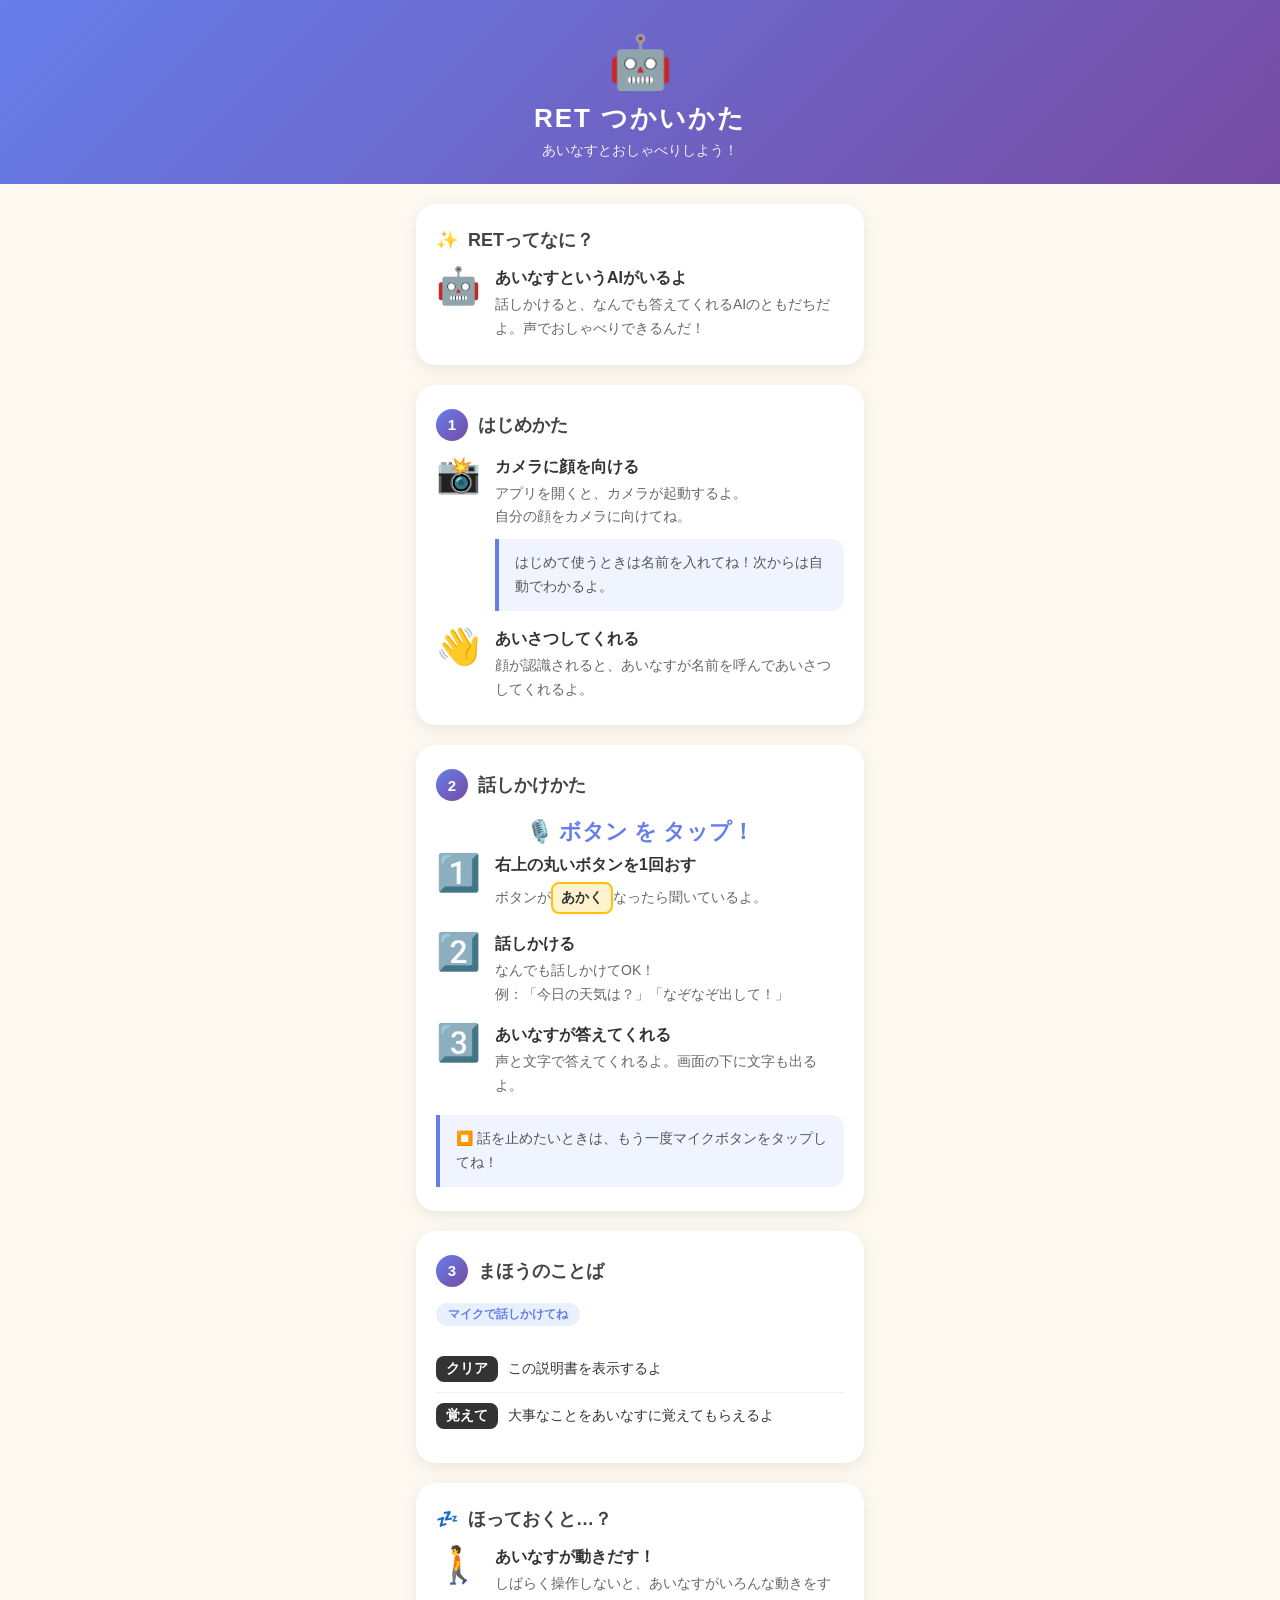
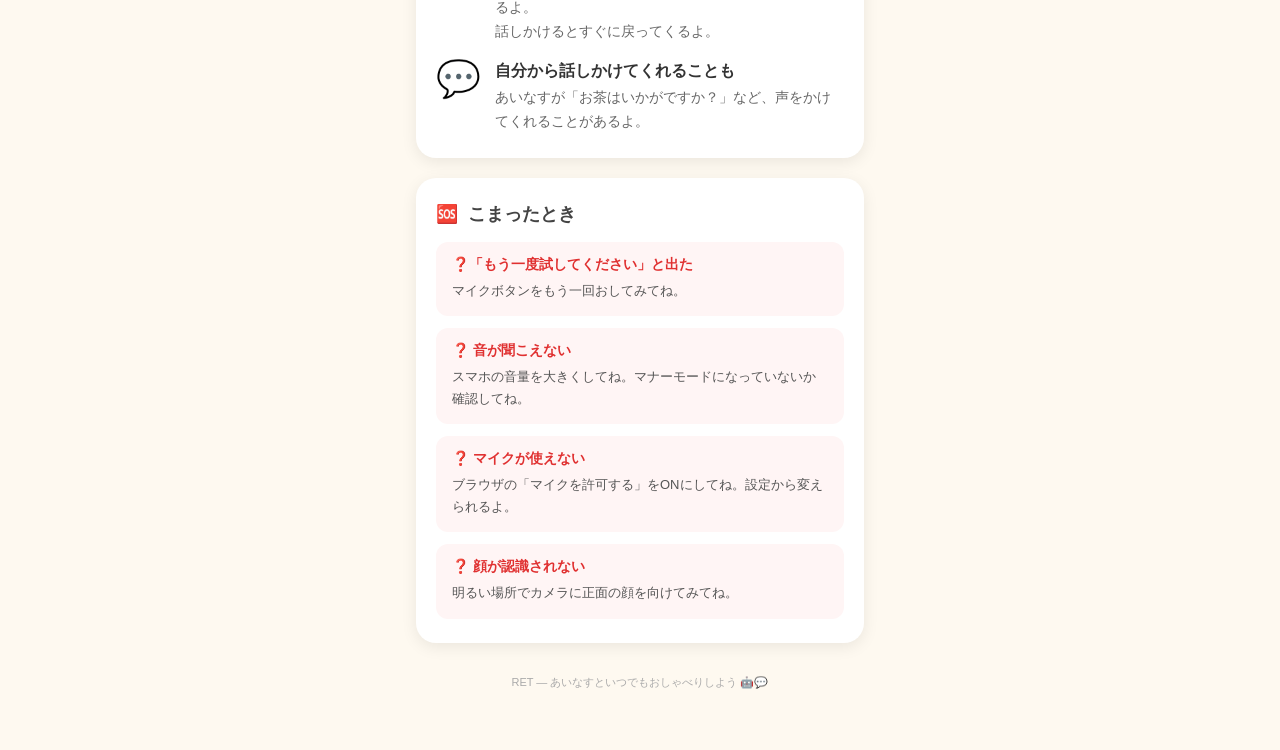
==== public/manual.html @ b6c0a2e0 "My agent — personal AI butler「あいなす」portfolio (initial) 1体のAIエージェントを記憶・知識(Obsidian RAG)・キャラクター動画演出・顔/" ====
<!DOCTYPE html>
<html lang="ja">
<head>
  <meta charset="UTF-8">
  <meta name="viewport" content="width=device-width, initial-scale=1.0, maximum-scale=1.0">
  <title>RET つかいかた</title>
  <style>
    * { margin: 0; padding: 0; box-sizing: border-box; }

    body {
      font-family: 'Hiragino Maru Gothic Pro', 'Hiragino Sans', 'YuGothic', sans-serif;
      background: #fef9f0;
      color: #333;
      min-height: 100vh;
      padding-bottom: 60px;
    }

    header {
      background: linear-gradient(135deg, #667eea, #764ba2);
      color: #fff;
      padding: 32px 20px 24px;
      text-align: center;
    }
    header .emoji { font-size: 52px; display: block; margin-bottom: 8px; }
    header h1 { font-size: 26px; font-weight: 900; letter-spacing: 2px; }
    header p  { font-size: 14px; margin-top: 6px; opacity: 0.9; }

    .container { max-width: 480px; margin: 0 auto; padding: 0 16px; }

    .card {
      background: #fff;
      border-radius: 20px;
      padding: 24px 20px;
      margin-top: 20px;
      box-shadow: 0 4px 16px rgba(0,0,0,0.08);
    }

    .card-title {
      display: flex;
      align-items: center;
      gap: 10px;
      font-size: 18px;
      font-weight: 900;
      margin-bottom: 16px;
      color: #444;
    }
    .card-title .badge {
      background: linear-gradient(135deg, #667eea, #764ba2);
      color: #fff;
      border-radius: 50%;
      width: 32px;
      height: 32px;
      display: flex;
      align-items: center;
      justify-content: center;
      font-size: 15px;
      font-weight: 900;
      flex-shrink: 0;
    }

    .step {
      display: flex;
      gap: 14px;
      align-items: flex-start;
      margin-bottom: 18px;
    }
    .step:last-child { margin-bottom: 0; }

    .step-icon {
      font-size: 36px;
      flex-shrink: 0;
      line-height: 1;
    }

    .step-body { flex: 1; }
    .step-body strong {
      display: block;
      font-size: 16px;
      font-weight: 900;
      color: #333;
      margin-bottom: 4px;
    }
    .step-body p {
      font-size: 14px;
      line-height: 1.7;
      color: #666;
    }

    .highlight {
      display: inline-block;
      background: #fff3cd;
      border: 2px solid #ffc107;
      border-radius: 8px;
      padding: 2px 8px;
      font-weight: 900;
      color: #333;
      margin: 2px 0;
    }

    .bubble {
      background: #f0f4ff;
      border-left: 4px solid #667eea;
      border-radius: 0 12px 12px 0;
      padding: 12px 16px;
      margin-top: 10px;
      font-size: 14px;
      line-height: 1.7;
      color: #555;
    }

    .command-list { list-style: none; margin-top: 8px; }
    .command-list li {
      display: flex;
      align-items: center;
      gap: 10px;
      padding: 10px 0;
      border-bottom: 1px solid #f0f0f0;
      font-size: 14px;
    }
    .command-list li:last-child { border-bottom: none; }
    .command-list .cmd {
      background: #333;
      color: #fff;
      border-radius: 8px;
      padding: 4px 10px;
      font-size: 14px;
      font-weight: 900;
      white-space: nowrap;
      flex-shrink: 0;
    }

    .trouble-item {
      background: #fff5f5;
      border-radius: 12px;
      padding: 14px 16px;
      margin-bottom: 12px;
    }
    .trouble-item:last-child { margin-bottom: 0; }
    .trouble-q {
      font-size: 14px;
      font-weight: 900;
      color: #e03030;
      margin-bottom: 6px;
    }
    .trouble-a {
      font-size: 13px;
      line-height: 1.7;
      color: #555;
    }

    .big-text {
      font-size: 22px;
      font-weight: 900;
      text-align: center;
      color: #667eea;
      margin: 12px 0 8px;
    }

    .tag {
      display: inline-block;
      background: #e8f0fe;
      color: #667eea;
      border-radius: 20px;
      padding: 3px 12px;
      font-size: 12px;
      font-weight: 700;
      margin-bottom: 12px;
    }

    footer {
      text-align: center;
      color: #aaa;
      font-size: 11px;
      margin-top: 32px;
      padding: 0 20px;
    }
  </style>
</head>
<body>

<header>
  <span class="emoji">🤖</span>
  <h1>RET つかいかた</h1>
  <p>あいなすとおしゃべりしよう！</p>
</header>

<div class="container">

  <!-- そもそも何？ -->
  <div class="card">
    <div class="card-title">
      <span>✨</span>
      <span>RETってなに？</span>
    </div>
    <div class="step">
      <span class="step-icon">🤖</span>
      <div class="step-body">
        <strong>あいなすというAIがいるよ</strong>
        <p>話しかけると、なんでも答えてくれるAIのともだちだよ。声でおしゃべりできるんだ！</p>
      </div>
    </div>
  </div>

  <!-- はじめかた -->
  <div class="card">
    <div class="card-title">
      <span class="badge">1</span>
      <span>はじめかた</span>
    </div>

    <div class="step">
      <span class="step-icon">📸</span>
      <div class="step-body">
        <strong>カメラに顔を向ける</strong>
        <p>アプリを開くと、カメラが起動するよ。<br>自分の顔をカメラに向けてね。</p>
        <div class="bubble">はじめて使うときは名前を入れてね！次からは自動でわかるよ。</div>
      </div>
    </div>

    <div class="step">
      <span class="step-icon">👋</span>
      <div class="step-body">
        <strong>あいさつしてくれる</strong>
        <p>顔が認識されると、あいなすが名前を呼んであいさつしてくれるよ。</p>
      </div>
    </div>
  </div>

  <!-- 話しかけかた -->
  <div class="card">
    <div class="card-title">
      <span class="badge">2</span>
      <span>話しかけかた</span>
    </div>

    <div class="big-text">🎙️ ボタン を タップ！</div>

    <div class="step">
      <span class="step-icon">1️⃣</span>
      <div class="step-body">
        <strong>右上の丸いボタンを1回おす</strong>
        <p>ボタンが<span class="highlight">あかく</span>なったら聞いているよ。</p>
      </div>
    </div>

    <div class="step">
      <span class="step-icon">2️⃣</span>
      <div class="step-body">
        <strong>話しかける</strong>
        <p>なんでも話しかけてOK！<br>例：「今日の天気は？」「なぞなぞ出して！」</p>
      </div>
    </div>

    <div class="step">
      <span class="step-icon">3️⃣</span>
      <div class="step-body">
        <strong>あいなすが答えてくれる</strong>
        <p>声と文字で答えてくれるよ。画面の下に文字も出るよ。</p>
      </div>
    </div>

    <div class="bubble">
      ⏹️ 話を止めたいときは、もう一度マイクボタンをタップしてね！
    </div>
  </div>

  <!-- 魔法のことば -->
  <div class="card">
    <div class="card-title">
      <span class="badge">3</span>
      <span>まほうのことば</span>
    </div>
    <div class="tag">マイクで話しかけてね</div>
    <ul class="command-list">
      <li>
        <span class="cmd">クリア</span>
        <span>この説明書を表示するよ</span>
      </li>
      <li>
        <span class="cmd">覚えて</span>
        <span>大事なことをあいなすに覚えてもらえるよ</span>
      </li>
    </ul>
  </div>

  <!-- ほっておくと -->
  <div class="card">
    <div class="card-title">
      <span>💤</span>
      <span>ほっておくと…？</span>
    </div>
    <div class="step">
      <span class="step-icon">🚶</span>
      <div class="step-body">
        <strong>あいなすが動きだす！</strong>
        <p>しばらく操作しないと、あいなすがいろんな動きをするよ。<br>話しかけるとすぐに戻ってくるよ。</p>
      </div>
    </div>
    <div class="step">
      <span class="step-icon">💬</span>
      <div class="step-body">
        <strong>自分から話しかけてくれることも</strong>
        <p>あいなすが「お茶はいかがですか？」など、声をかけてくれることがあるよ。</p>
      </div>
    </div>
  </div>

  <!-- こまったとき -->
  <div class="card">
    <div class="card-title">
      <span>🆘</span>
      <span>こまったとき</span>
    </div>

    <div class="trouble-item">
      <div class="trouble-q">❓「もう一度試してください」と出た</div>
      <div class="trouble-a">マイクボタンをもう一回おしてみてね。</div>
    </div>

    <div class="trouble-item">
      <div class="trouble-q">❓ 音が聞こえない</div>
      <div class="trouble-a">スマホの音量を大きくしてね。マナーモードになっていないか確認してね。</div>
    </div>

    <div class="trouble-item">
      <div class="trouble-q">❓ マイクが使えない</div>
      <div class="trouble-a">ブラウザの「マイクを許可する」をONにしてね。設定から変えられるよ。</div>
    </div>

    <div class="trouble-item">
      <div class="trouble-q">❓ 顔が認識されない</div>
      <div class="trouble-a">明るい場所でカメラに正面の顔を向けてみてね。</div>
    </div>
  </div>

  <footer>
    <p>RET — あいなすといつでもおしゃべりしよう 🤖💬</p>
  </footer>

</div>
</body>
</html>
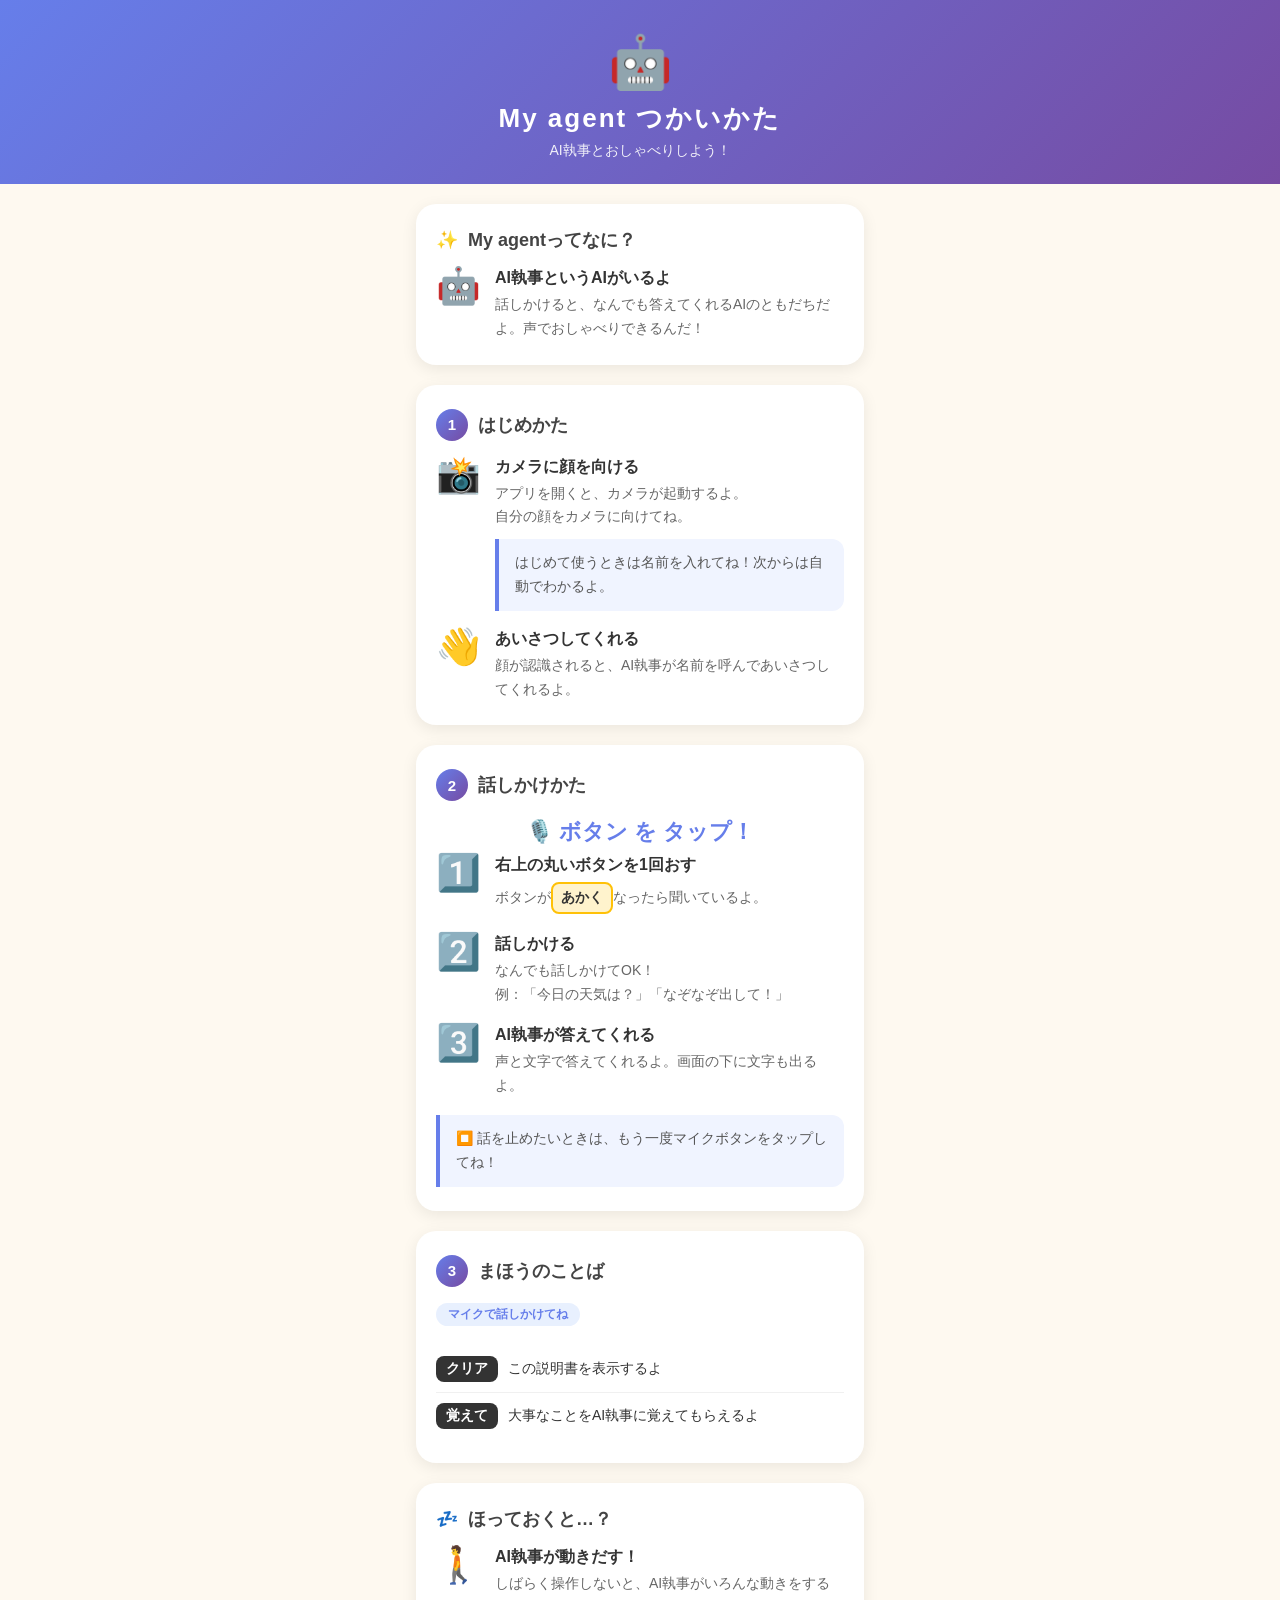
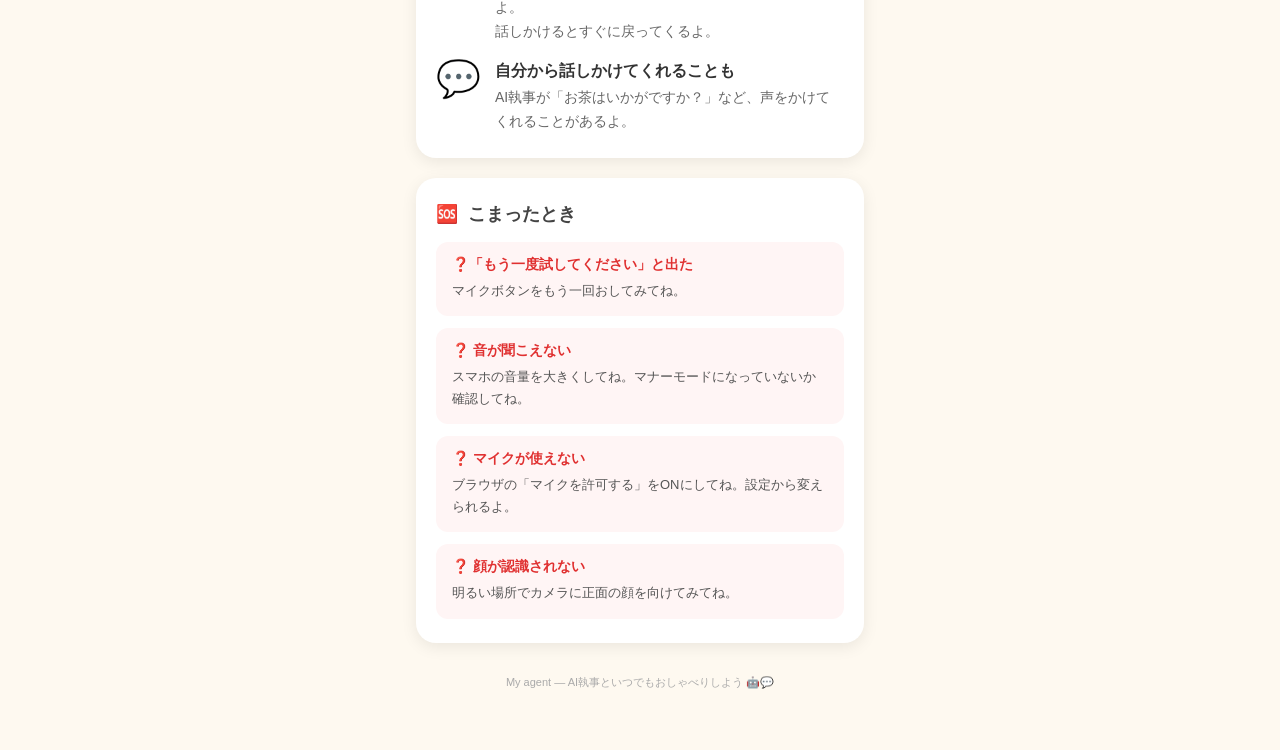
==== commit 32b06a1d: "具体名を全除去（AI chat team in your Discord のリンクのみ保持） - RET/AINAS/EAST/あいなす 等の固有名を汎用語に（AI執事・ローカルAI・My agent" ====
--- a/public/manual.html
+++ b/public/manual.html
@@ -3,7 +3,7 @@
 <head>
   <meta charset="UTF-8">
   <meta name="viewport" content="width=device-width, initial-scale=1.0, maximum-scale=1.0">
-  <title>RET つかいかた</title>
+  <title>My agent つかいかた</title>
   <style>
     * { margin: 0; padding: 0; box-sizing: border-box; }
 
@@ -180,8 +180,8 @@
 
 <header>
   <span class="emoji">🤖</span>
-  <h1>RET つかいかた</h1>
-  <p>あいなすとおしゃべりしよう！</p>
+  <h1>My agent つかいかた</h1>
+  <p>AI執事とおしゃべりしよう！</p>
 </header>
 
 <div class="container">
@@ -190,12 +190,12 @@
   <div class="card">
     <div class="card-title">
       <span>✨</span>
-      <span>RETってなに？</span>
+      <span>My agentってなに？</span>
     </div>
     <div class="step">
       <span class="step-icon">🤖</span>
       <div class="step-body">
-        <strong>あいなすというAIがいるよ</strong>
+        <strong>AI執事というAIがいるよ</strong>
         <p>話しかけると、なんでも答えてくれるAIのともだちだよ。声でおしゃべりできるんだ！</p>
       </div>
     </div>
@@ -221,7 +221,7 @@
       <span class="step-icon">👋</span>
       <div class="step-body">
         <strong>あいさつしてくれる</strong>
-        <p>顔が認識されると、あいなすが名前を呼んであいさつしてくれるよ。</p>
+        <p>顔が認識されると、AI執事が名前を呼んであいさつしてくれるよ。</p>
       </div>
     </div>
   </div>
@@ -254,7 +254,7 @@
     <div class="step">
       <span class="step-icon">3️⃣</span>
       <div class="step-body">
-        <strong>あいなすが答えてくれる</strong>
+        <strong>AI執事が答えてくれる</strong>
         <p>声と文字で答えてくれるよ。画面の下に文字も出るよ。</p>
       </div>
     </div>
@@ -278,7 +278,7 @@
       </li>
       <li>
         <span class="cmd">覚えて</span>
-        <span>大事なことをあいなすに覚えてもらえるよ</span>
+        <span>大事なことをAI執事に覚えてもらえるよ</span>
       </li>
     </ul>
   </div>
@@ -292,15 +292,15 @@
     <div class="step">
       <span class="step-icon">🚶</span>
       <div class="step-body">
-        <strong>あいなすが動きだす！</strong>
-        <p>しばらく操作しないと、あいなすがいろんな動きをするよ。<br>話しかけるとすぐに戻ってくるよ。</p>
+        <strong>AI執事が動きだす！</strong>
+        <p>しばらく操作しないと、AI執事がいろんな動きをするよ。<br>話しかけるとすぐに戻ってくるよ。</p>
       </div>
     </div>
     <div class="step">
       <span class="step-icon">💬</span>
       <div class="step-body">
         <strong>自分から話しかけてくれることも</strong>
-        <p>あいなすが「お茶はいかがですか？」など、声をかけてくれることがあるよ。</p>
+        <p>AI執事が「お茶はいかがですか？」など、声をかけてくれることがあるよ。</p>
       </div>
     </div>
   </div>
@@ -334,7 +334,7 @@
   </div>
 
   <footer>
-    <p>RET — あいなすといつでもおしゃべりしよう 🤖💬</p>
+    <p>My agent — AI執事といつでもおしゃべりしよう 🤖💬</p>
   </footer>
 
 </div>
